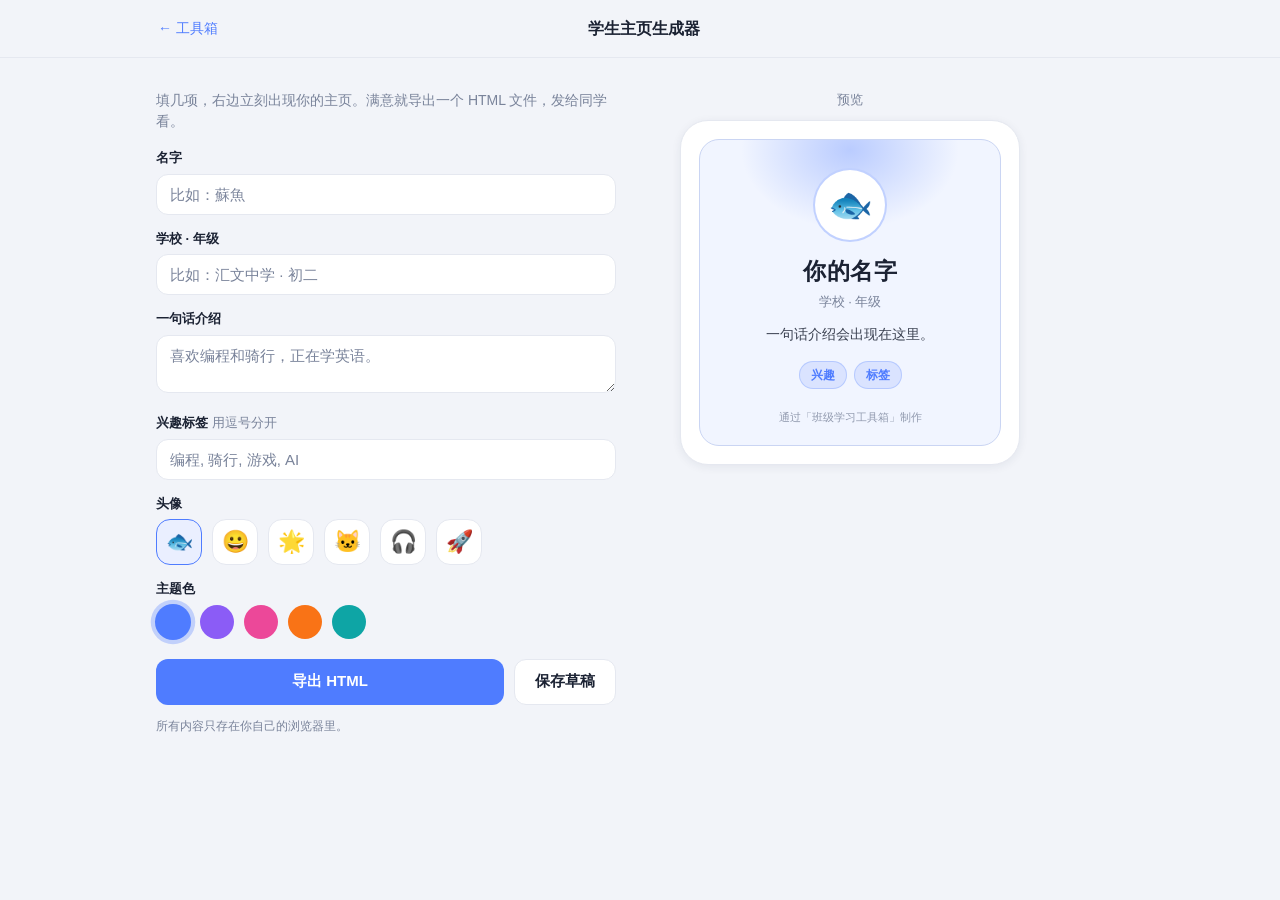
==== home/index.html @ 3032f2df "feat: 新增错题复习（遗忘曲线）、动画与主页生成器" ====
<!DOCTYPE html>
<html lang="zh-CN">
<head>
<meta charset="UTF-8">
<meta name="viewport" content="width=device-width, initial-scale=1.0, viewport-fit=cover">
<meta name="theme-color" content="#4f7cff">
<title>学生主页生成器</title>
<link rel="icon" href="data:image/svg+xml,<svg xmlns='http://www.w3.org/2000/svg' viewBox='0 0 100 100'><text y='.9em' font-size='90'>✨</text></svg>">
<link rel="stylesheet" href="style.css?v=1">
</head>
<body>

<header class="topbar">
  <div class="topbar-inner">
    <a class="back" href="../">← 工具箱</a>
    <h1>学生主页生成器</h1>
    <span class="spacer"></span>
  </div>
</header>

<main class="layout">

  <section class="editor">
    <p class="lead">填几项，右边立刻出现你的主页。满意就导出一个 HTML 文件，发给同学看。</p>

    <form id="form" autocomplete="off">
      <label class="field">
        <span>名字</span>
        <input class="input" id="name" maxlength="10" placeholder="比如：蘇魚">
      </label>

      <label class="field">
        <span>学校 · 年级</span>
        <input class="input" id="school" maxlength="20" placeholder="比如：汇文中学 · 初二">
      </label>

      <label class="field">
        <span>一句话介绍</span>
        <textarea class="input" id="intro" maxlength="60" rows="2" placeholder="喜欢编程和骑行，正在学英语。"></textarea>
      </label>

      <label class="field">
        <span>兴趣标签 <em>用逗号分开</em></span>
        <input class="input" id="tags" maxlength="40" placeholder="编程, 骑行, 游戏, AI">
      </label>

      <div class="field">
        <span>头像</span>
        <div class="emoji-row" id="emojiRow">
          <button type="button" class="emoji-btn active" data-emoji="🐟">🐟</button>
          <button type="button" class="emoji-btn" data-emoji="😀">😀</button>
          <button type="button" class="emoji-btn" data-emoji="🌟">🌟</button>
          <button type="button" class="emoji-btn" data-emoji="🐱">🐱</button>
          <button type="button" class="emoji-btn" data-emoji="🎧">🎧</button>
          <button type="button" class="emoji-btn" data-emoji="🚀">🚀</button>
        </div>
      </div>

      <div class="field">
        <span>主题色</span>
        <div class="color-row" id="colorRow">
          <button type="button" class="color-btn active" data-color="#4f7cff" style="--c:#4f7cff"></button>
          <button type="button" class="color-btn" data-color="#8b5cf6" style="--c:#8b5cf6"></button>
          <button type="button" class="color-btn" data-color="#ec4899" style="--c:#ec4899"></button>
          <button type="button" class="color-btn" data-color="#f97316" style="--c:#f97316"></button>
          <button type="button" class="color-btn" data-color="#0ea5a5" style="--c:#0ea5a5"></button>
        </div>
      </div>

      <div class="actions">
        <button type="button" class="btn primary" id="exportBtn">导出 HTML</button>
        <button type="button" class="btn" id="saveBtn">保存草稿</button>
      </div>
      <p class="tip" id="tip">所有内容只存在你自己的浏览器里。</p>
    </form>
  </section>

  <section class="preview-wrap">
    <p class="preview-label">预览</p>
    <div class="phone">
      <div class="phone-card" id="card">
        <div class="card-glow"></div>
        <div class="avatar" id="avatar">🐟</div>
        <h2 class="p-name" id="pName">你的名字</h2>
        <p class="p-school" id="pSchool">学校 · 年级</p>
        <p class="p-intro" id="pIntro">一句话介绍会出现在这里。</p>
        <div class="p-tags" id="pTags"></div>
        <p class="p-foot">通过「班级学习工具箱」制作</p>
      </div>
    </div>
  </section>

</main>

<div class="toast" id="toast" role="status" aria-live="polite"></div>

<script src="app.js?v=1" defer></script>
</body>
</html>
---- home/style.css ----
:root {
  --bg: #f2f4f9;
  --card: #ffffff;
  --text: #1b2233;
  --muted: #79839a;
  --line: #e5e8f0;
  --primary: #4f7cff;
  --accent: #4f7cff;
  --radius: 16px;
  --shadow: 0 2px 10px rgba(24, 39, 75, .07);
}

body.dark {
  --bg: #0e1320;
  --card: #171e2e;
  --text: #e8edf8;
  --muted: #98a3ba;
  --line: #273149;
  --shadow: 0 2px 14px rgba(0, 0, 0, .35);
}

* { box-sizing: border-box; }

body {
  margin: 0;
  min-height: 100vh;
  background: var(--bg);
  color: var(--text);
  font-family: -apple-system, BlinkMacSystemFont, "PingFang SC", "Microsoft YaHei", "Segoe UI", sans-serif;
  font-size: 15px;
  line-height: 1.5;
}

/* ---------- 顶栏 ---------- */
.topbar {
  position: sticky;
  top: 0;
  z-index: 10;
  background: color-mix(in srgb, var(--bg) 88%, transparent);
  backdrop-filter: blur(12px);
  border-bottom: 1px solid var(--line);
}
.topbar-inner {
  max-width: 1000px;
  margin: 0 auto;
  padding: 12px 18px;
  display: flex;
  align-items: center;
  gap: 12px;
}
.back {
  color: var(--primary);
  text-decoration: none;
  font-size: 14px;
  padding: 6px 0;
  flex: 0 0 auto;
}
.topbar h1 { flex: 1 1 auto; text-align: center; margin: 0; font-size: 16px; }
.spacer { width: 52px; flex: 0 0 auto; }

/* ---------- 布局 ---------- */
.layout {
  max-width: 1000px;
  margin: 0 auto;
  padding: 20px 16px 48px;
  display: flex;
  flex-direction: column;
  gap: 28px;
}

.lead { margin: 0 0 16px; color: var(--muted); font-size: 14px; }

/* ---------- 表单 ---------- */
.field { display: block; margin-bottom: 14px; }
.field > span {
  display: block;
  font-size: 13px;
  font-weight: 600;
  margin-bottom: 6px;
}
.field > span em { font-style: normal; font-weight: 400; color: var(--muted); }

.input {
  width: 100%;
  padding: 11px 13px;
  border: 1px solid var(--line);
  border-radius: 12px;
  background: var(--card);
  color: var(--text);
  font-size: 15px;
  font-family: inherit;
  resize: vertical;
  transition: border-color .15s, box-shadow .15s;
}
.input::placeholder { color: var(--muted); }
.input:focus {
  outline: none;
  border-color: var(--accent);
  box-shadow: 0 0 0 3px color-mix(in srgb, var(--accent) 16%, transparent);
}

.emoji-row, .color-row { display: flex; gap: 10px; flex-wrap: wrap; }

.emoji-btn {
  width: 46px; height: 46px;
  border: 1.5px solid var(--line);
  border-radius: 14px;
  background: var(--card);
  font-size: 22px;
  line-height: 1;
  cursor: pointer;
  transition: transform .15s, border-color .15s, background .15s;
}
.emoji-btn.active { border-color: var(--accent); background: color-mix(in srgb, var(--accent) 12%, var(--card)); }
.emoji-btn:active { transform: scale(.92); }

.color-btn {
  width: 34px; height: 34px;
  border-radius: 50%;
  border: none;
  background: var(--c);
  cursor: pointer;
  box-shadow: 0 0 0 0 var(--c);
  transition: box-shadow .2s, transform .15s;
}
.color-btn.active { box-shadow: 0 0 0 4px color-mix(in srgb, var(--c) 30%, transparent); transform: scale(1.06); }
.color-btn:active { transform: scale(.9); }

.actions { display: flex; gap: 10px; margin-top: 20px; }

.btn {
  min-height: 46px;
  padding: 0 20px;
  border: 1px solid var(--line);
  border-radius: 12px;
  background: var(--card);
  color: var(--text);
  font-size: 15px;
  font-weight: 600;
  font-family: inherit;
  cursor: pointer;
  transition: transform .12s, filter .15s;
}
.btn.primary { background: var(--accent); border-color: transparent; color: #fff; flex: 1 1 auto; }
.btn:active { transform: scale(.97); }

.tip { margin: 12px 0 0; font-size: 12px; color: var(--muted); }

/* ---------- 预览 ---------- */
.preview-wrap { display: flex; flex-direction: column; }
.preview-label { margin: 0 0 10px; font-size: 13px; color: var(--muted); text-align: center; }

.phone {
  align-self: center;
  width: 100%;
  max-width: 340px;
  padding: 18px;
  border-radius: 28px;
  background: var(--card);
  border: 1px solid var(--line);
  box-shadow: var(--shadow);
  animation: rise .5s cubic-bezier(.2, .9, .25, 1) both;
}

.phone-card {
  position: relative;
  overflow: hidden;
  text-align: center;
  padding: 28px 18px 20px;
  border-radius: 20px;
  background: color-mix(in srgb, var(--accent) 8%, var(--card));
  border: 1px solid color-mix(in srgb, var(--accent) 18%, var(--line));
  transition: background .35s, border-color .35s;
}
.card-glow {
  position: absolute;
  top: -70px; left: 50%;
  width: 220px; height: 160px;
  transform: translateX(-50%);
  background: radial-gradient(ellipse at center, color-mix(in srgb, var(--accent) 34%, transparent), transparent 70%);
  pointer-events: none;
  transition: background .35s;
}

.avatar {
  position: relative;
  width: 74px; height: 74px;
  margin: 0 auto 12px;
  display: grid;
  place-items: center;
  font-size: 36px;
  line-height: 1;
  border-radius: 50%;
  background: var(--card);
  border: 2px solid color-mix(in srgb, var(--accent) 35%, transparent);
  animation: floaty 4s ease-in-out infinite;
}

.p-name {
  position: relative;
  margin: 0 0 4px;
  font-size: 23px;
  letter-spacing: .5px;
  word-break: break-word;
}
.p-school { position: relative; margin: 0 0 12px; font-size: 13px; color: var(--muted); }
.p-intro {
  position: relative;
  margin: 0 0 16px;
  font-size: 14px;
  color: var(--text);
  opacity: .85;
  word-break: break-word;
  min-height: 21px;
}

.p-tags { position: relative; display: flex; flex-wrap: wrap; gap: 7px; justify-content: center; }
.p-tags span {
  padding: 4px 11px;
  border-radius: 999px;
  font-size: 12px;
  font-weight: 600;
  color: var(--accent);
  background: color-mix(in srgb, var(--accent) 14%, transparent);
  border: 1px solid color-mix(in srgb, var(--accent) 26%, transparent);
  animation: popIn .28s ease both;
}
.p-foot {
  position: relative;
  margin: 20px 0 0;
  font-size: 11px;
  color: var(--muted);
  opacity: .8;
}

/* ---------- 提示条 ---------- */
.toast {
  position: fixed;
  left: 50%;
  bottom: 28px;
  transform: translate(-50%, 12px);
  padding: 10px 18px;
  border-radius: 999px;
  background: rgba(24, 30, 46, .92);
  color: #fff;
  font-size: 13px;
  opacity: 0;
  pointer-events: none;
  transition: opacity .2s, transform .2s;
  z-index: 30;
}
.toast.show { opacity: 1; transform: translate(-50%, 0); }

@keyframes rise {
  from { opacity: 0; transform: translateY(18px); }
  to { opacity: 1; transform: none; }
}
@keyframes popIn {
  from { opacity: 0; transform: scale(.85); }
  to { opacity: 1; transform: scale(1); }
}
@keyframes floaty {
  0%, 100% { transform: translateY(0); }
  50% { transform: translateY(-4px); }
}

/* ---------- 大屏 ---------- */
@media (min-width: 820px) {
  .layout {
    flex-direction: row;
    align-items: flex-start;
    gap: 44px;
    padding-top: 32px;
  }
  .editor { flex: 1 1 auto; max-width: 460px; }
  .preview-wrap { flex: 0 0 380px; position: sticky; top: 84px; }
}

@media (prefers-reduced-motion: reduce) {
  * { transition: none !important; animation: none !important; }
}
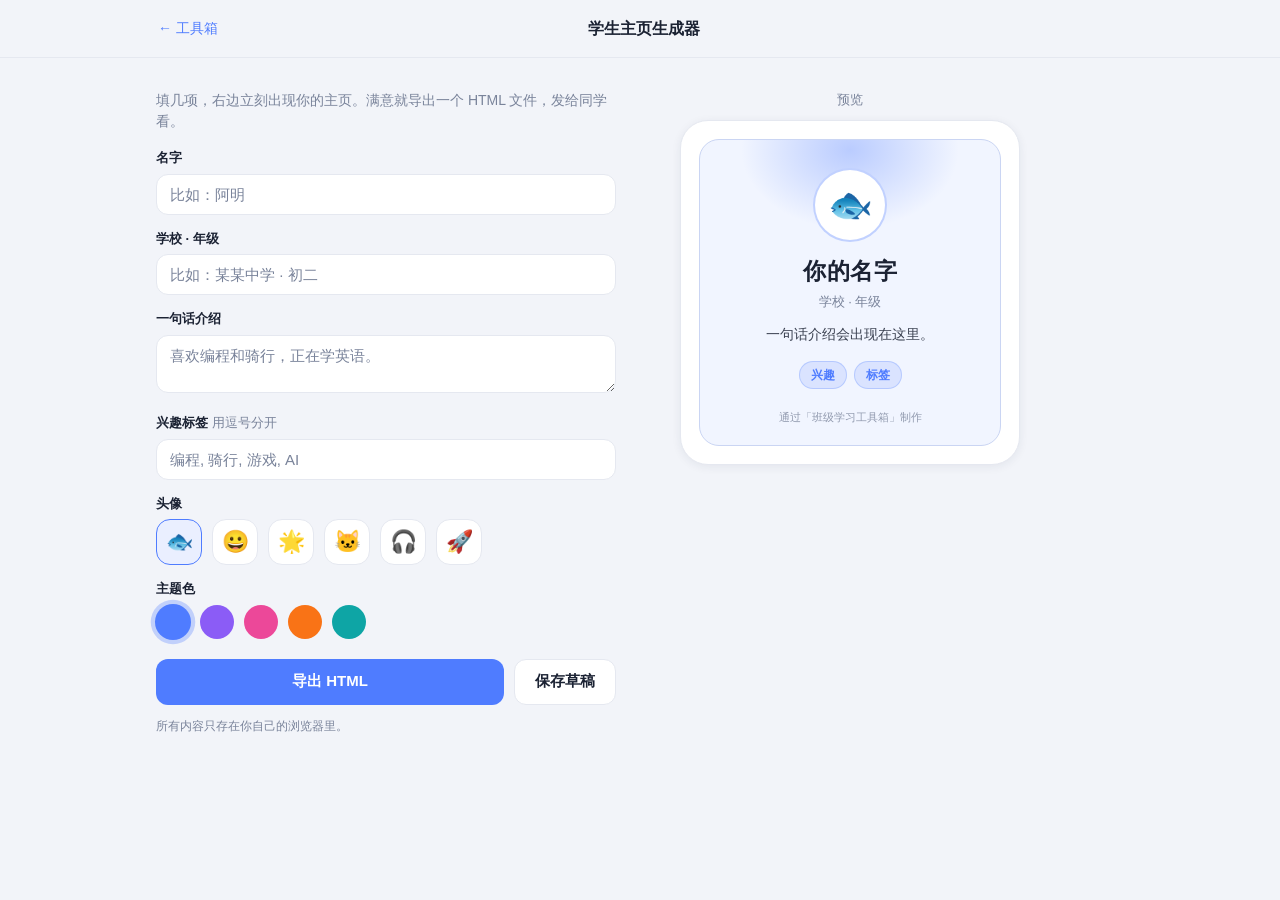
==== commit 75f1c546: "feat: v3 首页仪表盘+课程表/专注/成绩/打卡/备份，移除个人身份信息" ====
--- a/home/index.html
+++ b/home/index.html
@@ -26,12 +26,12 @@
     <form id="form" autocomplete="off">
       <label class="field">
         <span>名字</span>
-        <input class="input" id="name" maxlength="10" placeholder="比如：蘇魚">
+        <input class="input" id="name" maxlength="10" placeholder="比如：阿明">
       </label>
 
       <label class="field">
         <span>学校 · 年级</span>
-        <input class="input" id="school" maxlength="20" placeholder="比如：汇文中学 · 初二">
+        <input class="input" id="school" maxlength="20" placeholder="比如：某某中学 · 初二">
       </label>
 
       <label class="field">
